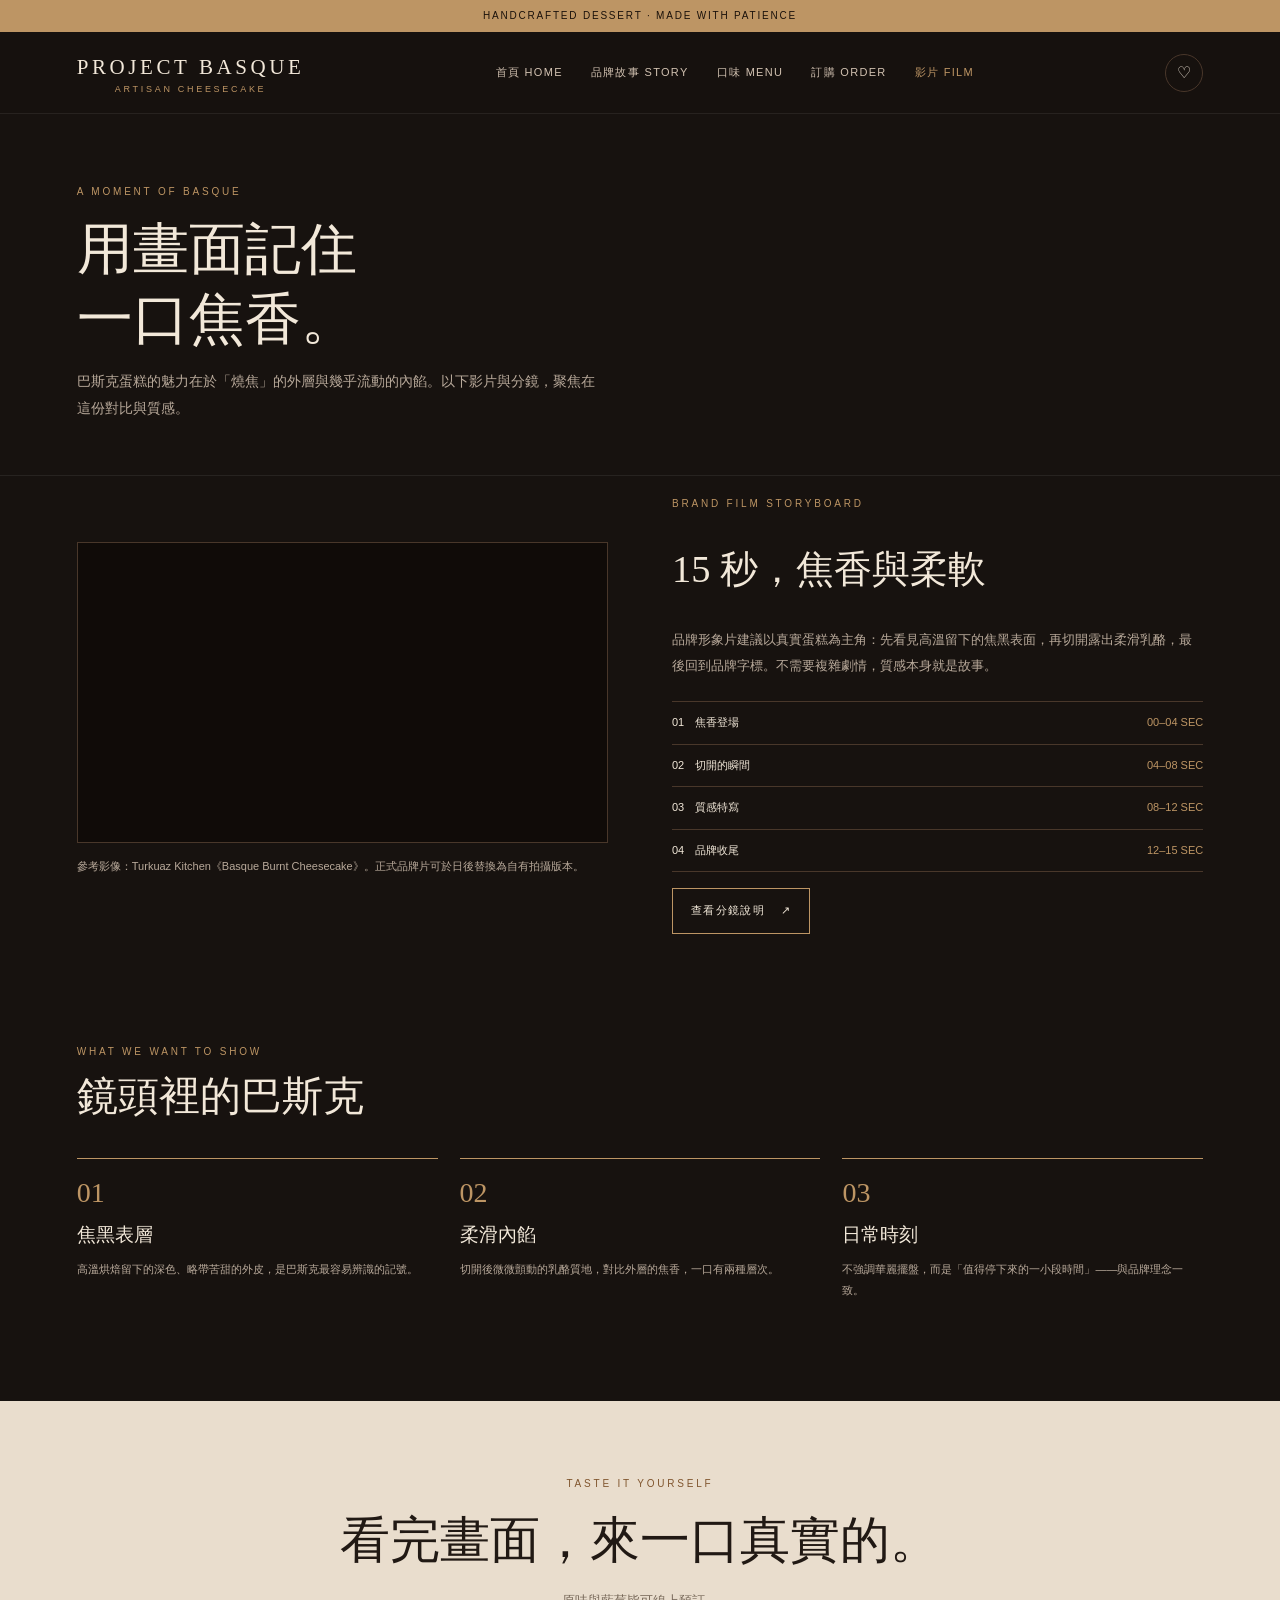
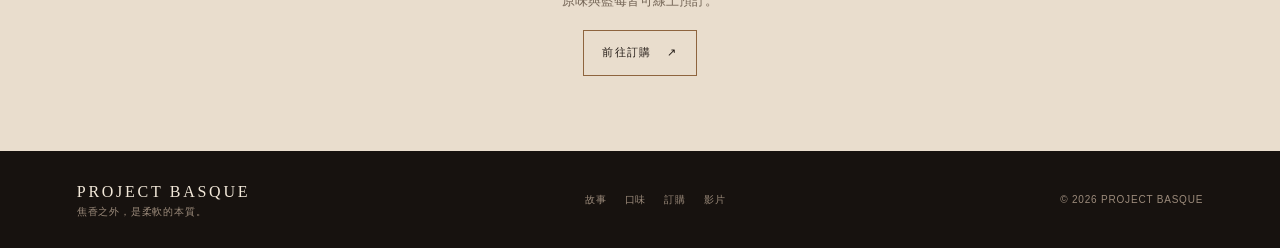
==== film.html @ 64d4341b "Add files via upload" ====
<!doctype html>
<html lang="zh-Hant">
<head>
<meta charset="utf-8">
<meta name="viewport" content="width=device-width,initial-scale=1">
<meta name="theme-color" content="#17120f">
<title>影片介紹｜PROJECT BASQUE</title>
<link rel="stylesheet" href="styles.css">
</head>
<body>
<div class="announcement">HANDCRAFTED DESSERT · MADE WITH PATIENCE</div>
<header class="nav">
  <a class="brand" href="index.html" aria-label="回到首頁">PROJECT BASQUE<small>ARTISAN CHEESECAKE</small></a>
  <nav class="navlinks" id="navlinks">
    <a href="index.html">首頁 HOME</a>
    <a href="story.html">品牌故事 STORY</a>
    <a href="menu.html">口味 MENU</a>
    <a href="order.html">訂購 ORDER</a>
    <a href="film.html" class="active">影片 FILM</a>
  </nav>
  <div class="navright">
    <a class="iconbtn" href="order.html" aria-label="前往訂購">♡</a>
    <button class="iconbtn menu" id="menuBtn" aria-label="開啟選單">☰</button>
  </div>
</header>

<main>
<section class="page-hero">
  <div class="eyebrow">A moment of Basque</div>
  <h1>用畫面記住<br>一口焦香。</h1>
  <p>巴斯克蛋糕的魅力在於「燒焦」的外層與幾乎流動的內餡。以下影片與分鏡，聚焦在這份對比與質感。</p>
</section>

<section class="film" style="padding-top:20px">
  <div class="reveal">
    <div class="video-wrap">
      <!-- 短片：視覺以巴斯克焦香表層與切開質感為主，適合品牌介紹氛圍 -->
      <iframe
        src="https://www.youtube.com/embed/RlEoc6zF0-I?rel=0"
        title="Basque Burnt Cheesecake"
        allow="accelerometer; autoplay; clipboard-write; encrypted-media; gyroscope; picture-in-picture"
        allowfullscreen
        loading="lazy"></iframe>
    </div>
    <p style="font-size:11px;color:var(--muted);margin-top:12px">
      參考影像：Turkuaz Kitchen《Basque Burnt Cheesecake》。正式品牌片可於日後替換為自有拍攝版本。
    </p>
  </div>
  <div class="reveal">
    <div class="eyebrow">Brand film storyboard</div>
    <h2>15 秒，焦香與柔軟</h2>
    <p>
      品牌形象片建議以真實蛋糕為主角：先看見高溫留下的焦黑表面，再切開露出柔滑乳酪，最後回到品牌字標。不需要複雜劇情，質感本身就是故事。
    </p>
    <div class="film-list">
      <div class="film-row"><span>01　焦香登場</span><span>00–04 SEC</span></div>
      <div class="film-row"><span>02　切開的瞬間</span><span>04–08 SEC</span></div>
      <div class="film-row"><span>03　質感特寫</span><span>08–12 SEC</span></div>
      <div class="film-row"><span>04　品牌收尾</span><span>12–15 SEC</span></div>
    </div>
    <button class="cta" id="filmBtn" type="button">查看分鏡說明 <span>↗</span></button>
  </div>
</section>

<section style="padding-top:20px">
  <div class="section-head reveal">
    <div>
      <div class="eyebrow">What we want to show</div>
      <h2>鏡頭裡的巴斯克</h2>
    </div>
  </div>
  <div class="steps" style="grid-template-columns:repeat(3,1fr)">
    <div class="step reveal">
      <span>01</span>
      <h3>焦黑表層</h3>
      <p>高溫烘焙留下的深色、略帶苦甜的外皮，是巴斯克最容易辨識的記號。</p>
    </div>
    <div class="step reveal">
      <span>02</span>
      <h3>柔滑內餡</h3>
      <p>切開後微微顫動的乳酪質地，對比外層的焦香，一口有兩種層次。</p>
    </div>
    <div class="step reveal">
      <span>03</span>
      <h3>日常時刻</h3>
      <p>不強調華麗擺盤，而是「值得停下來的一小段時間」——與品牌理念一致。</p>
    </div>
  </div>
</section>

<section class="contact">
  <div class="eyebrow">Taste it yourself</div>
  <h2>看完畫面，來一口真實的。</h2>
  <p>原味與藍莓皆可線上預訂。</p>
  <a class="cta" href="order.html">前往訂購 <span>↗</span></a>
</section>
</main>

<footer class="footer">
  <div>
    <div class="brand">PROJECT BASQUE</div>
    <div>焦香之外，是柔軟的本質。</div>
  </div>
  <div class="footer-links">
    <a href="story.html">故事</a>
    <a href="menu.html">口味</a>
    <a href="order.html">訂購</a>
    <a href="film.html">影片</a>
  </div>
  <div>© 2026 PROJECT BASQUE</div>
</footer>

<div class="modal" id="modal" role="dialog" aria-modal="true" aria-labelledby="modalTitle">
  <div class="modal-box">
    <button class="close" id="closeModal" aria-label="關閉">×</button>
    <div class="eyebrow" id="modalEyebrow">STORYBOARD</div>
    <h3 id="modalTitle">分鏡說明</h3>
    <p id="modalText"></p>
    <div class="modal-actions">
      <button class="cta" id="closeCta">關閉</button>
    </div>
  </div>
</div>
<script src="common.js"></script>
</body>
</html>
---- styles.css ----
:root{
  --bg:#17120f;
  --panel:#211914;
  --cream:#f2e8d9;
  --muted:#b8a99a;
  --gold:#bd9564;
  --line:#49372a;
  --serif:Georgia,'Noto Serif TC','Songti TC',serif;
  --sans:Arial,'Noto Sans TC',sans-serif;
}
*{box-sizing:border-box}
html{scroll-behavior:smooth}
body{margin:0;background:var(--bg);color:var(--cream);font-family:var(--sans);line-height:1.6}
a{color:inherit;text-decoration:none}
button{font:inherit;cursor:pointer;background:none;border:0;color:inherit}

.announcement{padding:8px 16px;text-align:center;background:#bd9564;color:#1b120b;font-size:10px;letter-spacing:.18em}

.nav{
  height:82px;display:flex;align-items:center;justify-content:space-between;
  padding:0 6vw;border-bottom:1px solid #ffffff12;position:sticky;top:0;
  background:#17120feF;backdrop-filter:blur(16px);z-index:10;
}
.brand{font-family:var(--serif);font-size:21px;letter-spacing:.17em}
.brand small{display:block;font:9px var(--sans);letter-spacing:.3em;text-align:center;color:var(--gold)}
.navlinks{display:flex;gap:28px;font-size:11px;letter-spacing:.12em;color:#d2c2b1}
.navlinks a:hover,.navlinks a.active{color:var(--gold)}
.navright{display:flex;align-items:center;gap:15px}
.iconbtn{
  background:none;color:var(--cream);border:1px solid var(--line);
  border-radius:50%;width:38px;height:38px;display:inline-flex;align-items:center;justify-content:center;
}
.menu{display:none}

.cta{
  display:inline-flex;gap:16px;align-items:center;border:1px solid var(--gold);
  padding:13px 18px;color:var(--cream);background:transparent;font-size:11px;
  letter-spacing:.12em;margin-top:16px;transition:.3s;
}
.cta:hover{background:var(--gold);color:#1b120b}
.cta.solid{background:var(--gold);color:#1b120b}
.cta.solid:hover{background:#d4a872}

.eyebrow{font-size:10px;letter-spacing:.28em;color:var(--gold);text-transform:uppercase}
section{padding:90px 6vw}
.section-head{display:flex;align-items:end;justify-content:space-between;gap:20px;margin-bottom:35px}
.section-head h2{font:clamp(30px,3.2vw,46px)/1.3 var(--serif);font-weight:400;margin:10px 0 0}
.section-head p{color:var(--muted);font-size:12px;max-width:300px}

/* Hero */
.hero{
  min-height:560px;display:grid;grid-template-columns:.9fr 1.1fr;align-items:center;
  padding:60px 6vw 72px;gap:3vw;overflow:hidden;position:relative;
}
.hero h1{font:clamp(40px,5vw,68px)/1.25 var(--serif);font-weight:400;letter-spacing:.04em;margin:20px 0}
.hero p{max-width:380px;color:var(--muted);font-size:14px;line-height:2}
.hero-note{margin-top:40px;color:#8c7865;font-size:9px;letter-spacing:.2em}
.hero-image{
  height:440px;position:relative;
  background:linear-gradient(90deg,#17120f00,#17120f33),url('images/cake-01.jpg') center/cover;
  border-radius:2px;box-shadow:0 35px 80px #0008;
}
.hero-image:after{
  content:'SIGNATURE BASQUE';position:absolute;right:20px;bottom:18px;
  font-size:9px;letter-spacing:.25em;text-shadow:0 2px 8px #000;
}
.hero-image:before{content:'';position:absolute;inset:12px;border:1px solid #f2e8d944;pointer-events:none}
.hero-caption{
  position:absolute;left:-20px;bottom:28px;writing-mode:vertical-rl;
  font-size:9px;letter-spacing:.22em;color:var(--gold);
}
.hero-actions{display:flex;flex-wrap:wrap;gap:12px;margin-top:8px}

/* Home cards */
.home-grid{display:grid;grid-template-columns:repeat(4,1fr);gap:16px}
.home-card{
  background:var(--panel);border:1px solid var(--line);padding:28px 22px;
  transition:transform .3s,border-color .3s;
}
.home-card:hover{transform:translateY(-4px);border-color:var(--gold)}
.home-card span{font:24px var(--serif);color:var(--gold)}
.home-card h3{font:20px var(--serif);font-weight:400;margin:12px 0 8px}
.home-card p{font-size:12px;color:var(--muted);line-height:1.8;margin:0}

/* Products / light section */
.products{background:#f0e6d8;color:#211914}
.products .eyebrow{color:#8a5c32}
.products .section-head p{color:#78695c}
.product-grid{display:grid;grid-template-columns:repeat(3,1fr);gap:18px}
.product-card{background:#e7d8c6;padding:12px 12px 20px;position:relative;transition:transform .35s}
.product-card:hover{transform:translateY(-6px)}
.product-photo{
  height:300px;background-size:cover;background-position:center;
  position:relative;overflow:hidden;
}
.product-photo:after{
  content:'VIEW DETAILS ↗';position:absolute;bottom:0;left:0;right:0;padding:13px;
  background:#17120fc9;color:#f2e8d9;font-size:9px;letter-spacing:.16em;
  transform:translateY(100%);transition:.3s;
}
.product-card:hover .product-photo:after{transform:translateY(0)}
.photo-original{background-image:url('images/cake-02.jpg')}
.photo-blueberry{background-image:url('images/cake-03.jpg')}
.price-list-photo{
  background-image:url('images/price-list.jpg');
  background-size:contain;background-color:#f7f0e6;background-repeat:no-repeat;background-position:center;
}
.product-meta{display:flex;justify-content:space-between;align-items:start;margin-top:16px;gap:10px}
.product-meta h3{font:22px var(--serif);font-weight:400;margin:0;color:#211914}
.product-meta p{margin:4px 0 0;color:#7c6a5a;font-size:11px}
.price{color:#704b2b;font-size:12px;white-space:nowrap}
.product-bottom{
  display:flex;justify-content:space-between;align-items:center;margin-top:16px;
  border-top:1px solid #cbb9a4;padding-top:12px;color:#7c6a5a;font-size:10px;
}
.text-link{border:0;background:transparent;color:#8a5c32;font-size:11px;letter-spacing:.1em;cursor:pointer}
.text-link:hover{color:var(--gold)}

/* Story */
.story{display:grid;grid-template-columns:1fr 1fr;gap:7vw;align-items:center}
.story-image{
  height:450px;background:url('images/cake-05.jpg') center/cover;position:relative;
}
.story-image:after{
  content:'CRAFTED WITH CARE';position:absolute;bottom:20px;left:20px;
  font-size:9px;letter-spacing:.25em;
}
.story-copy h2{font:clamp(34px,4vw,52px)/1.35 var(--serif);font-weight:400;margin:18px 0}
.story-copy p{font-size:13px;line-height:2.1;color:var(--muted);max-width:460px}

/* Process */
.process{background:#211914}
.steps{display:grid;grid-template-columns:repeat(4,1fr);gap:22px}
.step{border-top:1px solid var(--gold);padding-top:18px}
.step span{font:28px var(--serif);color:var(--gold)}
.step h3{font:19px var(--serif);font-weight:400;margin:12px 0 7px}
.step p{font-size:11px;color:var(--muted);line-height:1.9}

/* Film */
.film{display:grid;grid-template-columns:1fr 1fr;gap:5vw;align-items:center}
.film-poster{
  height:360px;
  background:linear-gradient(0deg,#100b08b8,#100b0810),url('images/cake-06.jpg') center/cover;
  display:flex;align-items:center;justify-content:center;border:1px solid #ffffff22;
}
.play{
  border:1px solid #f2e8d9;border-radius:50%;width:66px;height:66px;
  background:#17120f80;color:#fff;font-size:20px;
}
.film h2{font:clamp(30px,3vw,44px) var(--serif);font-weight:400}
.film p{color:var(--muted);font-size:13px;line-height:2}
.film-list{margin-top:22px;border-top:1px solid var(--line)}
.film-row{
  display:flex;justify-content:space-between;padding:12px 0;
  border-bottom:1px solid var(--line);font-size:11px;
}
.film-row span:last-child{color:var(--gold)}
.video-wrap{
  position:relative;width:100%;padding-bottom:56.25%;height:0;overflow:hidden;
  border:1px solid var(--line);background:#100b08;
}
.video-wrap iframe{position:absolute;top:0;left:0;width:100%;height:100%;border:0}

/* Order / contact */
.contact{background:#e9ddcd;color:#211914;text-align:center;padding:75px 6vw}
.contact .eyebrow{color:#80552e}
.contact h2{font:clamp(32px,4vw,50px) var(--serif);font-weight:400;margin:15px 0}
.contact p{color:#756657;font-size:13px;line-height:1.9;max-width:480px;margin:0 auto}
.contact .cta{color:#211914;border-color:#8e643e}
.contact .cta:hover{color:#fff;background:#8e643e}
.order-box{
  max-width:640px;margin:40px auto 0;text-align:left;background:#f5ebe0;
  border:1px solid #cbb9a4;padding:28px 24px;
}
.order-box h3{font:22px var(--serif);font-weight:400;margin:0 0 12px;color:#211914}
.order-box ul{margin:0;padding-left:18px;color:#5c4a3c;font-size:13px;line-height:2}
.order-box .cta{color:#211914;border-color:#8e643e;margin-top:20px}
.order-box .cta:hover{background:#8e643e;color:#fff}
.price-summary{
  display:grid;grid-template-columns:1fr 1fr;gap:12px;margin-top:28px;text-align:left;
}
.price-item{
  background:#f5ebe0;border:1px solid #cbb9a4;padding:18px 16px;
}
.price-item h4{font:16px var(--serif);margin:0 0 8px;color:#211914}
.price-item p{margin:0;font-size:12px;color:#5c4a3c;line-height:1.8}

/* Footer */
.footer{
  display:flex;justify-content:space-between;align-items:center;gap:20px;
  padding:28px 6vw;color:#9c8b7b;font-size:10px;letter-spacing:.08em;
}
.footer .brand{font-size:16px;color:var(--cream)}
.footer-links{display:flex;gap:18px;flex-wrap:wrap}
.footer-links a:hover{color:var(--gold)}

/* Modal */
.modal{
  position:fixed;inset:0;background:#000b;display:none;
  align-items:center;justify-content:center;padding:20px;z-index:30;
}
.modal.open{display:flex}
.modal-box{
  background:#211914;border:1px solid var(--gold);max-width:540px;width:100%;
  padding:30px;position:relative;
}
.close{
  position:absolute;right:16px;top:12px;background:none;border:0;
  color:var(--cream);font-size:25px;cursor:pointer;
}
.modal h3{font:30px var(--serif);font-weight:400}
.modal p{color:var(--muted);font-size:13px;line-height:2}
.modal-actions{display:flex;gap:10px;flex-wrap:wrap}
.modal-actions .cta{background:transparent;color:var(--cream);border-color:var(--gold)}
.modal-actions .cta:hover{background:var(--gold);color:#1b120b}

/* Image lightbox */
.img-modal{
  position:fixed;inset:0;background:#000c;display:none;
  align-items:center;justify-content:center;padding:16px;z-index:40;
}
.img-modal.open{display:flex}
.img-modal-box{
  position:relative;max-width:min(520px,96vw);max-height:92vh;overflow:auto;
  border:1px solid var(--gold);background:#f7f0e6;border-radius:4px;box-shadow:0 20px 60px #000a;
}
.img-modal-box img{display:block;width:100%;height:auto}
.img-modal .close{
  position:absolute;right:10px;top:6px;background:#17120fcc;border:0;color:#f2e8d9;
  font-size:26px;width:40px;height:40px;border-radius:50%;z-index:2;line-height:1;
}
.img-modal .close:hover{background:var(--gold);color:#1b120b}

.toast{
  position:fixed;bottom:22px;left:50%;transform:translate(-50%,20px);opacity:0;
  background:var(--cream);color:#211914;padding:12px 18px;font-size:12px;z-index:50;
  transition:.3s;pointer-events:none;
}
.toast.show{opacity:1;transform:translate(-50%,0)}

.reveal{opacity:0;transform:translateY(22px);transition:opacity .8s,transform .8s}
.reveal.visible{opacity:1;transform:none}

.page-hero{
  padding:70px 6vw 40px;border-bottom:1px solid #ffffff12;
}
.page-hero h1{font:clamp(36px,4.5vw,56px)/1.25 var(--serif);font-weight:400;margin:14px 0 12px}
.page-hero p{color:var(--muted);font-size:14px;max-width:520px;line-height:1.9}

@media(max-width:900px){
  .home-grid{grid-template-columns:1fr 1fr}
  .product-grid{grid-template-columns:1fr;gap:18px}
  .steps{grid-template-columns:1fr 1fr}
  .price-summary{grid-template-columns:1fr}
}
@media(max-width:800px){
  .nav{height:70px;padding:0 5vw}
  .navlinks{
    display:none;position:absolute;top:70px;left:0;right:0;background:#17120f;
    padding:24px 6vw;flex-direction:column;gap:18px;border-bottom:1px solid var(--line);
  }
  .navlinks.open{display:flex}
  .menu{display:inline-flex}
  .hero{grid-template-columns:1fr;padding:50px 5vw 55px;gap:35px}
  .hero h1{font-size:42px}
  .hero-image{height:320px;grid-row:1}
  .hero-caption{left:auto;right:12px;bottom:18px;writing-mode:horizontal-tb}
  .section-head{align-items:start;flex-direction:column}
  .story,.film{grid-template-columns:1fr;gap:30px}
  .story-image{height:300px}
  section{padding:65px 5vw}
  .film-poster{height:260px}
  .footer{padding:24px 5vw;flex-direction:column;align-items:start;gap:14px}
  .home-grid{grid-template-columns:1fr}
}
@media(prefers-reduced-motion:reduce){
  html{scroll-behavior:auto}
  *,*:before,*:after{animation-duration:.01ms!important;transition-duration:.01ms!important}
  .reveal{opacity:1;transform:none}
}
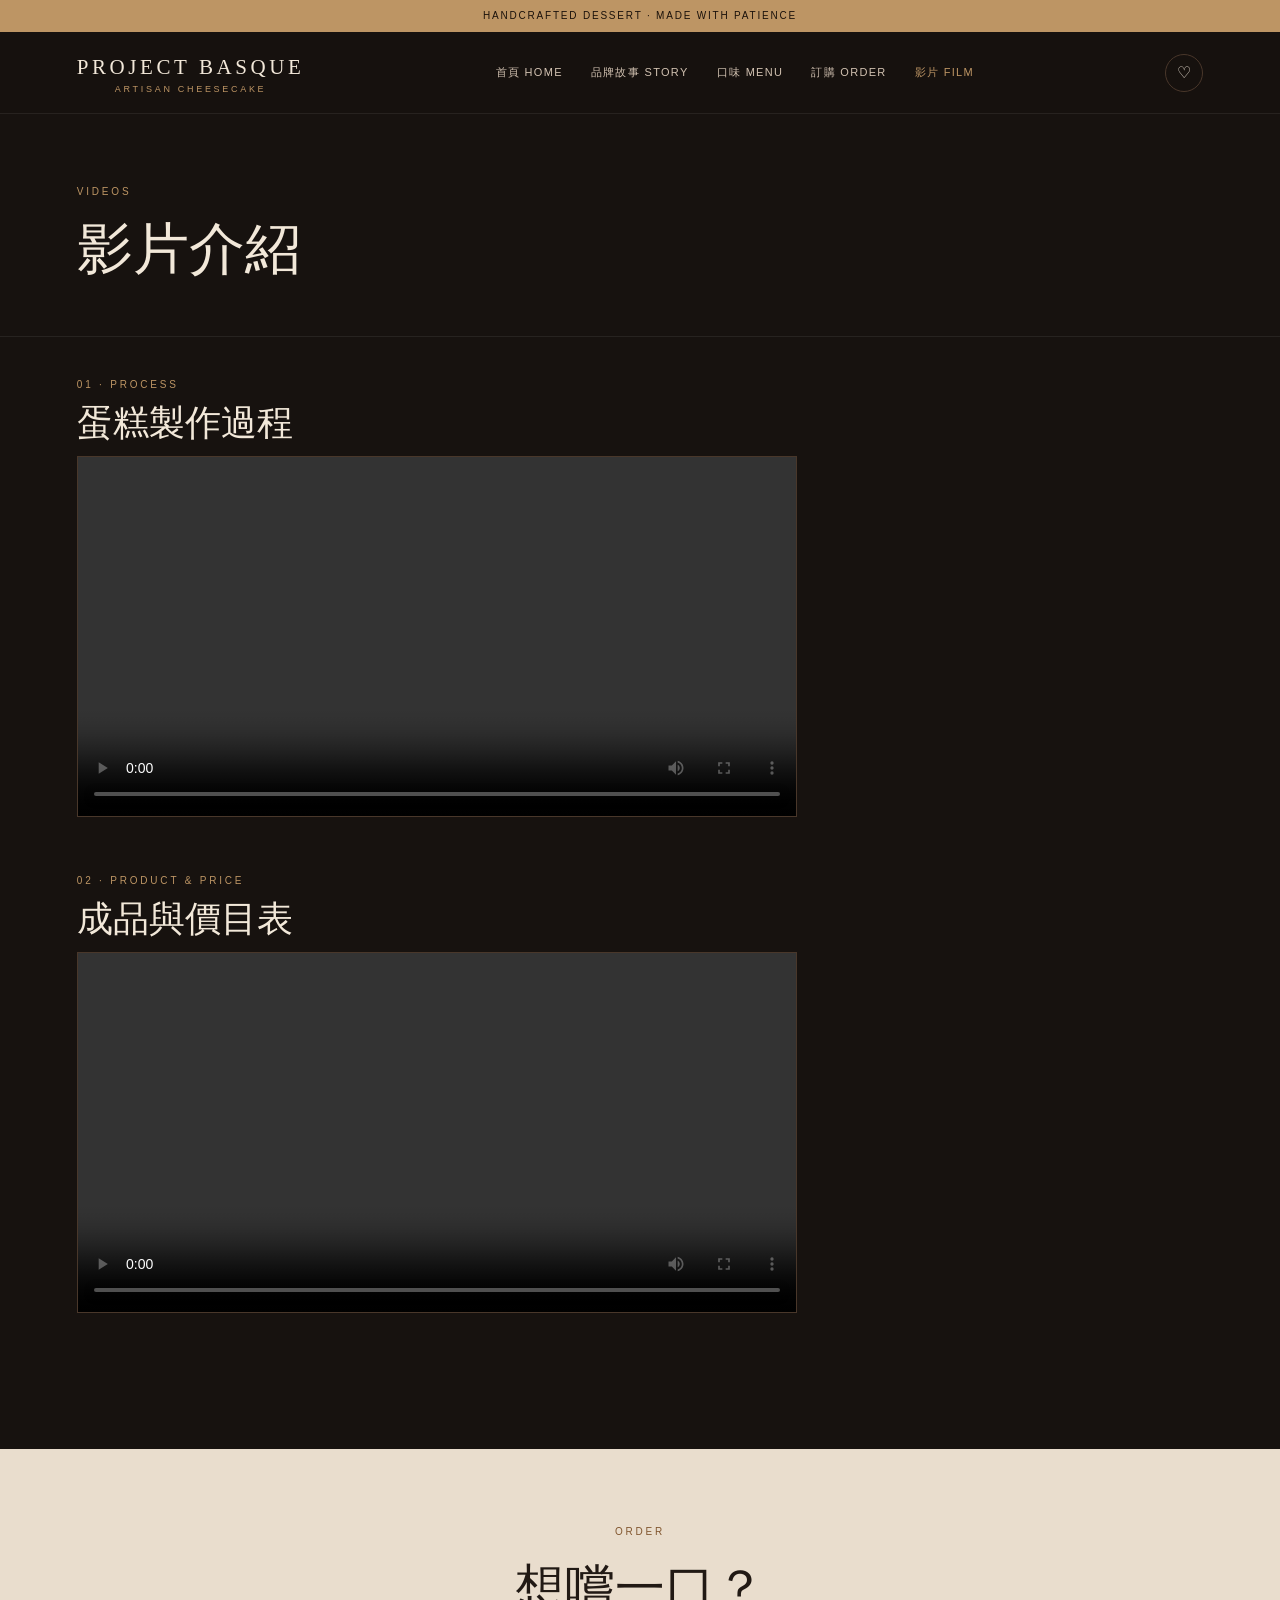
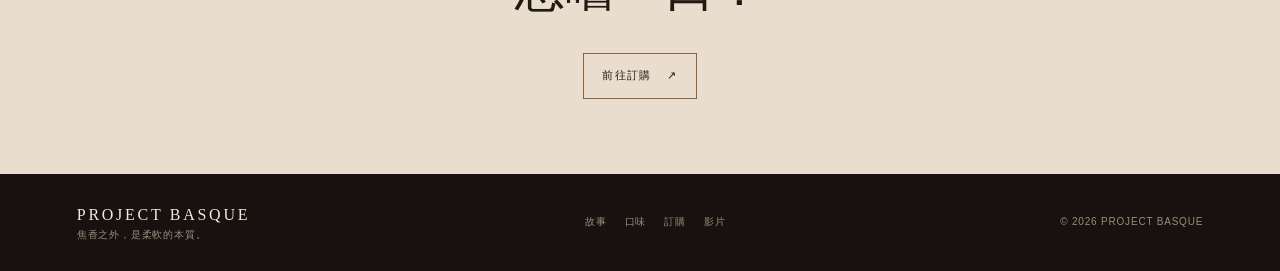
==== commit 2382ca2b: "Add files via upload" ====
--- a/film.html
+++ b/film.html
@@ -6,6 +6,25 @@
 <meta name="theme-color" content="#17120f">
 <title>影片介紹｜PROJECT BASQUE</title>
 <link rel="stylesheet" href="styles.css">
+<style>
+.film-page{padding:40px 6vw 80px}
+.film-block{margin-bottom:56px}
+.film-block h2{
+  font:clamp(26px,3vw,36px) var(--serif);font-weight:400;margin:0 0 8px;
+}
+.film-block .eyebrow{margin-bottom:6px}
+.video-local{
+  width:100%;max-width:720px;border:1px solid var(--line);
+  background:#100b08;display:block;
+}
+.video-local video{
+  width:100%;height:auto;display:block;vertical-align:top;
+}
+@media(max-width:800px){
+  .film-page{padding:30px 5vw 60px}
+  .film-block{margin-bottom:40px}
+}
+</style>
 </head>
 <body>
 <div class="announcement">HANDCRAFTED DESSERT · MADE WITH PATIENCE</div>
@@ -26,72 +45,37 @@
 
 <main>
 <section class="page-hero">
-  <div class="eyebrow">A moment of Basque</div>
-  <h1>用畫面記住<br>一口焦香。</h1>
-  <p>巴斯克蛋糕的魅力在於「燒焦」的外層與幾乎流動的內餡。以下影片與分鏡，聚焦在這份對比與質感。</p>
+  <div class="eyebrow">Videos</div>
+  <h1>影片介紹</h1>
 </section>
 
-<section class="film" style="padding-top:20px">
-  <div class="reveal">
-    <div class="video-wrap">
-      <!-- 短片：視覺以巴斯克焦香表層與切開質感為主，適合品牌介紹氛圍 -->
-      <iframe
-        src="https://www.youtube.com/embed/RlEoc6zF0-I?rel=0"
-        title="Basque Burnt Cheesecake"
-        allow="accelerometer; autoplay; clipboard-write; encrypted-media; gyroscope; picture-in-picture"
-        allowfullscreen
-        loading="lazy"></iframe>
-    </div>
-    <p style="font-size:11px;color:var(--muted);margin-top:12px">
-      參考影像：Turkuaz Kitchen《Basque Burnt Cheesecake》。正式品牌片可於日後替換為自有拍攝版本。
-    </p>
-  </div>
-  <div class="reveal">
-    <div class="eyebrow">Brand film storyboard</div>
-    <h2>15 秒，焦香與柔軟</h2>
-    <p>
-      品牌形象片建議以真實蛋糕為主角：先看見高溫留下的焦黑表面，再切開露出柔滑乳酪，最後回到品牌字標。不需要複雜劇情，質感本身就是故事。
-    </p>
-    <div class="film-list">
-      <div class="film-row"><span>01　焦香登場</span><span>00–04 SEC</span></div>
-      <div class="film-row"><span>02　切開的瞬間</span><span>04–08 SEC</span></div>
-      <div class="film-row"><span>03　質感特寫</span><span>08–12 SEC</span></div>
-      <div class="film-row"><span>04　品牌收尾</span><span>12–15 SEC</span></div>
-    </div>
-    <button class="cta" id="filmBtn" type="button">查看分鏡說明 <span>↗</span></button>
-  </div>
-</section>
-
-<section style="padding-top:20px">
-  <div class="section-head reveal">
-    <div>
-      <div class="eyebrow">What we want to show</div>
-      <h2>鏡頭裡的巴斯克</h2>
+<section class="film-page">
+  <div class="film-block reveal">
+    <div class="eyebrow">01 · Process</div>
+    <h2>蛋糕製作過程</h2>
+    <div class="video-local">
+      <video controls playsinline preload="metadata">
+        <source src="videos/process.mp4" type="video/mp4">
+        您的瀏覽器不支援影片播放。
+      </video>
     </div>
   </div>
-  <div class="steps" style="grid-template-columns:repeat(3,1fr)">
-    <div class="step reveal">
-      <span>01</span>
-      <h3>焦黑表層</h3>
-      <p>高溫烘焙留下的深色、略帶苦甜的外皮，是巴斯克最容易辨識的記號。</p>
-    </div>
-    <div class="step reveal">
-      <span>02</span>
-      <h3>柔滑內餡</h3>
-      <p>切開後微微顫動的乳酪質地，對比外層的焦香，一口有兩種層次。</p>
-    </div>
-    <div class="step reveal">
-      <span>03</span>
-      <h3>日常時刻</h3>
-      <p>不強調華麗擺盤，而是「值得停下來的一小段時間」——與品牌理念一致。</p>
+
+  <div class="film-block reveal">
+    <div class="eyebrow">02 · Product &amp; Price</div>
+    <h2>成品與價目表</h2>
+    <div class="video-local">
+      <video controls playsinline preload="metadata">
+        <source src="videos/product.mp4" type="video/mp4">
+        您的瀏覽器不支援影片播放。
+      </video>
     </div>
   </div>
 </section>
 
 <section class="contact">
-  <div class="eyebrow">Taste it yourself</div>
-  <h2>看完畫面，來一口真實的。</h2>
-  <p>原味與藍莓皆可線上預訂。</p>
+  <div class="eyebrow">Order</div>
+  <h2>想嚐一口？</h2>
   <a class="cta" href="order.html">前往訂購 <span>↗</span></a>
 </section>
 </main>
@@ -109,18 +93,6 @@
   </div>
   <div>© 2026 PROJECT BASQUE</div>
 </footer>
-
-<div class="modal" id="modal" role="dialog" aria-modal="true" aria-labelledby="modalTitle">
-  <div class="modal-box">
-    <button class="close" id="closeModal" aria-label="關閉">×</button>
-    <div class="eyebrow" id="modalEyebrow">STORYBOARD</div>
-    <h3 id="modalTitle">分鏡說明</h3>
-    <p id="modalText"></p>
-    <div class="modal-actions">
-      <button class="cta" id="closeCta">關閉</button>
-    </div>
-  </div>
-</div>
 <script src="common.js"></script>
 </body>
 </html>
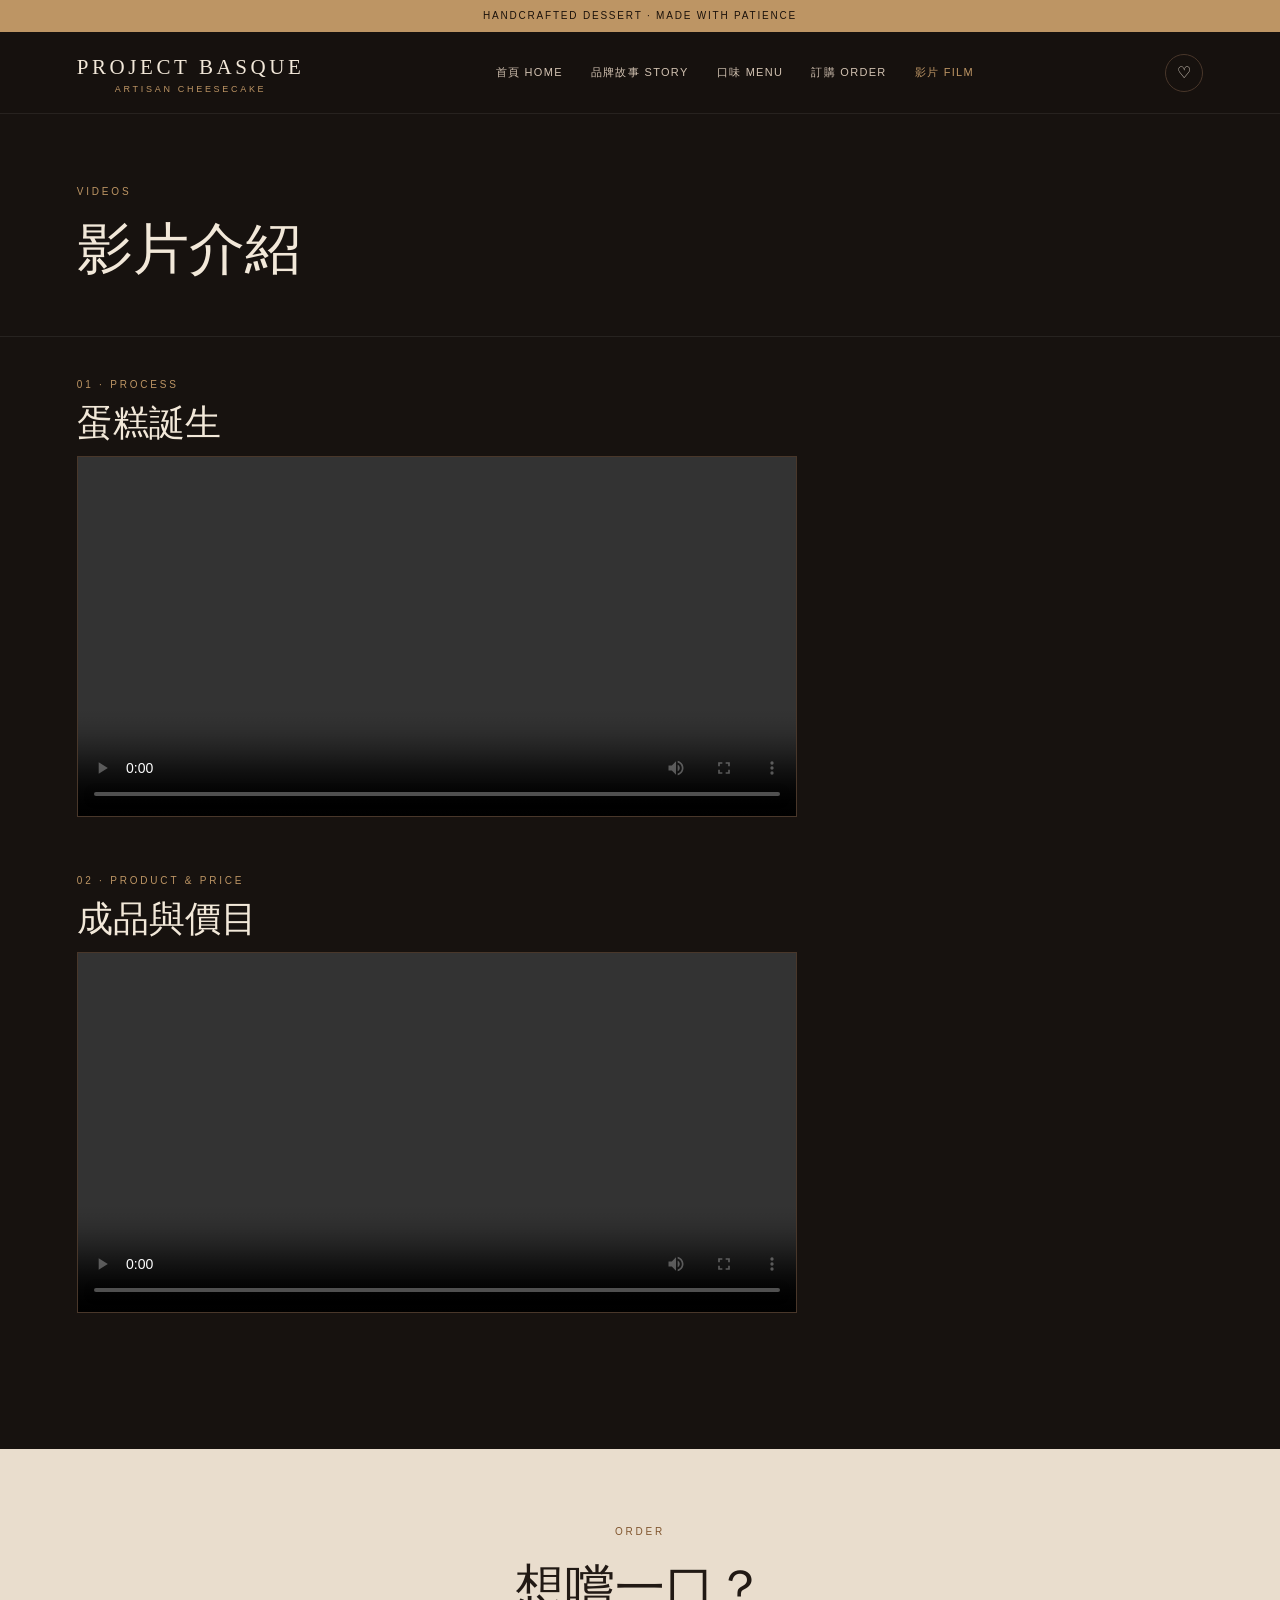
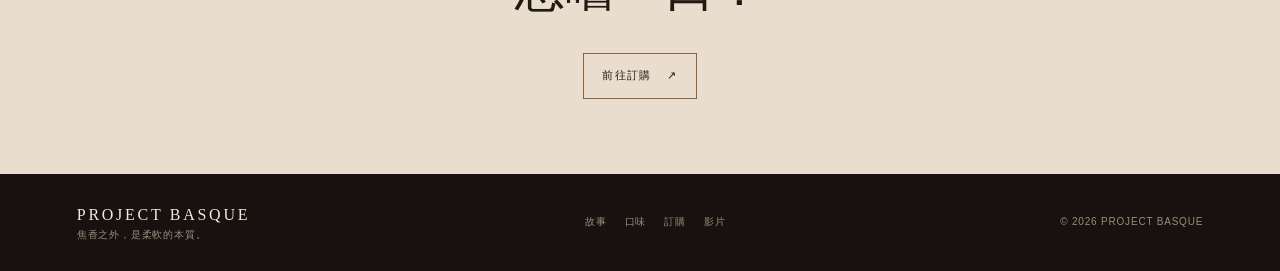
==== commit b7a3eb5e: "Update film.html" ====
--- a/film.html
+++ b/film.html
@@ -52,7 +52,7 @@
 <section class="film-page">
   <div class="film-block reveal">
     <div class="eyebrow">01 · Process</div>
-    <h2>蛋糕製作過程</h2>
+    <h2>蛋糕誕生</h2>
     <div class="video-local">
       <video controls playsinline preload="metadata">
         <source src="videos/process.mp4" type="video/mp4">
@@ -63,7 +63,7 @@
 
   <div class="film-block reveal">
     <div class="eyebrow">02 · Product &amp; Price</div>
-    <h2>成品與價目表</h2>
+    <h2>成品與價目</h2>
     <div class="video-local">
       <video controls playsinline preload="metadata">
         <source src="videos/product.mp4" type="video/mp4">
